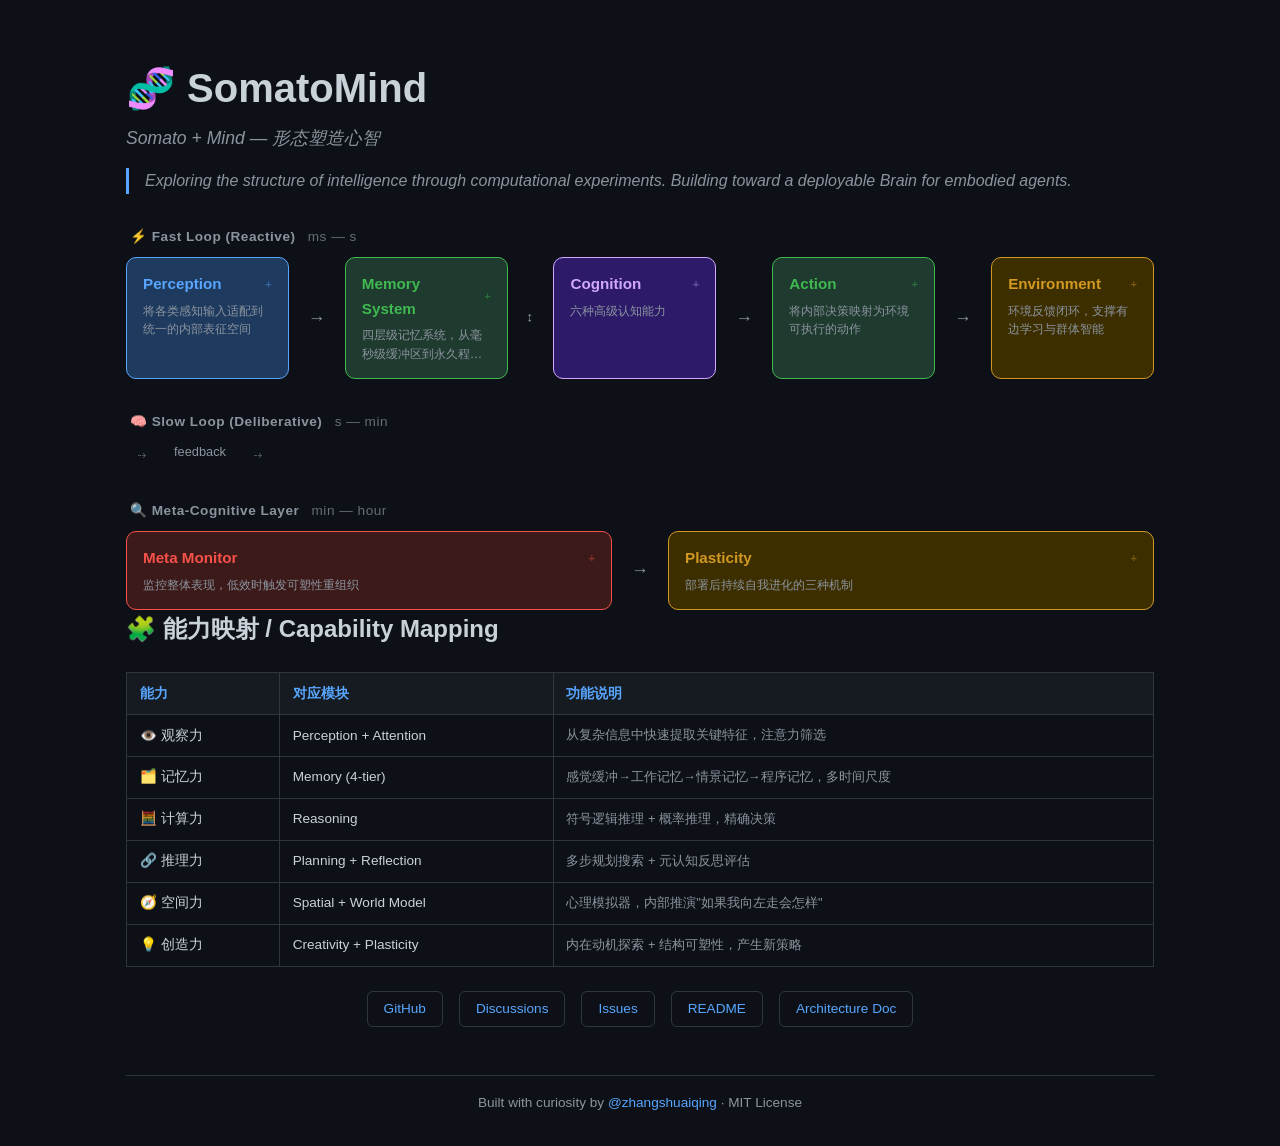
==== docs/index.html @ b229ee14 "docs: replace static SVG with interactive clickable architecture page Each module card (Perception, " ====
<!DOCTYPE html>
<html lang="zh-CN">
<head>
  <meta charset="UTF-8">
  <meta name="viewport" content="width=device-width, initial-scale=1.0">
  <title>SomatoMind — 认知架构</title>
  <style>
    * { margin: 0; padding: 0; box-sizing: border-box; }
    :root {
      --bg: #0d1117; --fg: #c9d1d9; --fg2: #8b949e;
      --accent: #58a6ff; --border: #30363d;
      --blue: #1f3a5f; --blue-border: #58a6ff;
      --green: #1f3a2f; --green-border: #3fb950;
      --purple: #2d1b69; --purple-border: #d2a8ff;
      --red: #3d1a1a; --red-border: #f85149;
      --orange: #3d2e00; --orange-border: #d29922;
      --card-radius: 10px;
      --transition: 0.25s ease;
    }
    body {
      font-family: -apple-system, BlinkMacSystemFont, 'Segoe UI', Helvetica, Arial, sans-serif;
      background: var(--bg); color: var(--fg); line-height: 1.6;
      max-width: 1060px; margin: 0 auto; padding: 2rem 1rem;
    }
    h1 { font-size: 2.5rem; margin: 1.5rem 0 0.25rem; display: flex; align-items: center; gap: 0.75rem; }
    .subtitle { font-size: 1.1rem; color: var(--fg2); }
    .tagline {
      font-style: italic; border-left: 3px solid var(--accent);
      padding-left: 1rem; margin: 1rem 0 2rem; color: var(--fg2);
    }
    a { color: var(--accent); text-decoration: none; }
    a:hover { text-decoration: underline; }
    .footer {
      margin-top: 3rem; padding-top: 1rem; border-top: 1px solid var(--border);
      font-size: 0.85rem; color: var(--fg2); text-align: center;
    }

    /* ── Zone labels ── */
    .zone-label {
      font-size: 0.85rem; color: var(--fg2); margin: 2rem 0 0.6rem 0.25rem;
      font-weight: 600; letter-spacing: 0.5px;
    }
    .zone-label .timescale { font-weight: 400; color: var(--fg2); opacity: 0.7; margin-left: 0.5rem; }

    /* ── Card grid ── */
    .card-grid {
      display: flex; flex-wrap: wrap; gap: 12px;
      align-items: stretch;
    }
    .card-grid.wide { flex-wrap: nowrap; }
    @media (max-width: 800px) { .card-grid.wide { flex-wrap: wrap; } }

    /* ── Flow arrows ── */
    .flow-arrow {
      display: flex; align-items: center; justify-content: center;
      min-width: 32px; color: var(--fg2); font-size: 1.1rem;
      user-select: none;
    }
    .flow-arrow.dashed { opacity: 0.5; font-size: 1rem; }
    .flow-arrow.bidir { font-size: 0.85rem; writing-mode: vertical-lr; min-width: 20px; }

    /* ── Card ── */
    .card {
      flex: 1; min-width: 140px;
      border: 1px solid var(--border); border-radius: var(--card-radius);
      padding: 0.9rem 1rem; cursor: pointer;
      transition: all var(--transition);
      position: relative;
    }
    .card:hover {
      transform: translateY(-2px);
      box-shadow: 0 4px 16px rgba(0,0,0,0.4);
    }
    .card:active { transform: translateY(0); }
    .card h3 { font-size: 0.95rem; margin-bottom: 0.3rem; display: flex; align-items: center; gap: 0.4rem; }
    .card h3 .expand-icon { font-size: 0.7rem; opacity: 0.4; margin-left: auto; }
    .card .summary {
      font-size: 0.78rem; color: var(--fg2); line-height: 1.5;
      display: -webkit-box; -webkit-line-clamp: 2; -webkit-box-orient: vertical; overflow: hidden;
    }
    .card .detail {
      display: none; margin-top: 0.6rem; padding-top: 0.6rem;
      border-top: 1px solid var(--border); font-size: 0.8rem;
    }
    .card .detail ul { list-style: none; padding: 0; }
    .card .detail li {
      padding: 0.3rem 0; border-bottom: 1px solid rgba(255,255,255,0.04);
      display: flex; justify-content: space-between; gap: 0.5rem;
    }
    .card .detail li:last-child { border-bottom: none; }
    .card .detail li .item-name { color: var(--fg); font-weight: 500; }
    .card .detail li .item-desc { color: var(--fg2); text-align: right; font-size: 0.75rem; }

    .card.open { cursor: default; }
    .card.open .expand-icon { transform: rotate(45deg); }
    .card.open .detail { display: block; }

    /* Color themes */
    .card.blue    { background: var(--blue);    border-color: var(--blue-border); }
    .card.green   { background: var(--green);   border-color: var(--green-border); }
    .card.purple  { background: var(--purple);  border-color: var(--purple-border); }
    .card.red     { background: var(--red);     border-color: var(--red-border); }
    .card.orange  { background: var(--orange);  border-color: var(--orange-border); }
    .card.blue h3    { color: var(--blue-border); }
    .card.green h3   { color: var(--green-border); }
    .card.purple h3  { color: var(--purple-border); }
    .card.red h3     { color: var(--red-border); }
    .card.orange h3  { color: var(--orange-border); }
    .card.blue .detail li .item-name    { color: #79c0ff; }
    .card.green .detail li .item-name   { color: #7ee787; }
    .card.purple .detail li .item-name  { color: #d2a8ff; }
    .card.red .detail li .item-name     { color: #ff7b72; }
    .card.orange .detail li .item-name  { color: #d29922; }

    /* ── Capability table ── */
    .cap-table {
      width: 100%; border-collapse: collapse; font-size: 0.85rem;
      margin-top: 1.5rem;
    }
    .cap-table th, .cap-table td {
      padding: 0.6rem 0.8rem; border: 1px solid var(--border);
      text-align: left;
    }
    .cap-table th { background: #161b22; color: var(--accent); font-weight: 600; }
    .cap-table td:first-child { font-weight: 500; color: var(--fg); }
    .cap-table td:last-child { color: var(--fg2); font-size: 0.8rem; }
    .cap-table tr:hover td { background: rgba(255,255,255,0.03); }

    /* ── Links row ── */
    .links {
      display: flex; flex-wrap: wrap; gap: 1rem; justify-content: center;
      margin-top: 1.5rem;
    }
    .links a {
      padding: 0.4rem 1rem; border: 1px solid var(--border); border-radius: 6px;
      font-size: 0.85rem; transition: border-color var(--transition);
    }
    .links a:hover { border-color: var(--accent); text-decoration: none; }
  </style>
</head>
<body>

<h1>🧬 SomatoMind</h1>
<p class="subtitle"><em>Somato + Mind — 形态塑造心智</em></p>
<p class="tagline">Exploring the structure of intelligence through computational experiments. Building toward a deployable Brain for embodied agents.</p>

<!-- ═══════════════════ Fast Loop ═══════════════════ -->
<div class="zone-label">⚡ Fast Loop (Reactive) <span class="timescale">ms — s</span></div>
<div class="card-grid wide" id="fast-loop"></div>

<!-- ═══════════════════ Slow Loop ═══════════════════ -->
<div class="zone-label">🧠 Slow Loop (Deliberative) <span class="timescale">s — min</span></div>
<div class="card-grid wide" id="slow-loop"></div>

<!-- ═══════════════════ Meta Layer ═══════════════════ -->
<div class="zone-label">🔍 Meta-Cognitive Layer <span class="timescale">min — hour</span></div>
<div class="card-grid" id="meta-layer"></div>

<!-- ═══════════════════ Capability Mapping ═══════════════════ -->
<div class="section">
  <h2>🧩 能力映射 / Capability Mapping</h2>
  <table class="cap-table">
    <thead>
      <tr><th>能力</th><th>对应模块</th><th>功能说明</th></tr>
    </thead>
    <tbody>
      <tr><td>👁️ 观察力</td><td>Perception + Attention</td><td>从复杂信息中快速提取关键特征，注意力筛选</td></tr>
      <tr><td>🗂️ 记忆力</td><td>Memory (4-tier)</td><td>感觉缓冲→工作记忆→情景记忆→程序记忆，多时间尺度</td></tr>
      <tr><td>🧮 计算力</td><td>Reasoning</td><td>符号逻辑推理 + 概率推理，精确决策</td></tr>
      <tr><td>🔗 推理力</td><td>Planning + Reflection</td><td>多步规划搜索 + 元认知反思评估</td></tr>
      <tr><td>🧭 空间力</td><td>Spatial + World Model</td><td>心理模拟器，内部推演"如果我向左走会怎样"</td></tr>
      <tr><td>💡 创造力</td><td>Creativity + Plasticity</td><td>内在动机探索 + 结构可塑性，产生新策略</td></tr>
    </tbody>
  </table>
</div>

<!-- ═══════════════════ Links ═══════════════════ -->
<div class="links">
  <a href="https://github.com/zhangshuaiqing/SomatoMind">GitHub</a>
  <a href="https://github.com/zhangshuaiqing/SomatoMind/discussions">Discussions</a>
  <a href="https://github.com/zhangshuaiqing/SomatoMind/issues">Issues</a>
  <a href="https://github.com/zhangshuaiqing/SomatoMind/blob/main/README.md">README</a>
  <a href="https://github.com/zhangshuaiqing/SomatoMind/blob/main/docs/architecture.md">Architecture Doc</a>
</div>

<div class="footer">
  Built with curiosity by <a href="https://github.com/zhangshuaiqing">@zhangshuaiqing</a> &middot; MIT License
</div>

<script>
// ── Data ──────────────────────────────────────────
const MODULES = {
  perception: {
    title: 'Perception', color: 'blue',
    summary: '将各类感知输入适配到统一的内部表征空间',
    items: [
      ['Adapter', '将任意环境观测（GridWorld / ROS2 / 相机）归一化为内部 dict'],
      ['Attention', '自底向上 + 自顶向下注意力，筛选关键特征'],
      ['World Model', '前向预测模型："如果我向左走，会看到什么？"'],
    ]
  },
  memory: {
    title: 'Memory System', color: 'green',
    summary: '四层级记忆系统，从毫秒级缓冲区到永久程序记忆',
    items: [
      ['Sensory Buffer', '毫秒级，保留原始感知数据'],
      ['Working Memory', '秒级，结构化任务上下文（目标、怀疑、计划栈）'],
      ['Episodic Memory', '分钟级，存储完整轨迹（观测→动作→结果→反思标签）'],
      ['Procedural Memory', '永久级，编码为网络权重或子策略的技能库'],
    ]
  },
  cognition: {
    title: 'Cognition', color: 'purple',
    summary: '六种高级认知能力',
    items: [
      ['Reasoning', '符号推理（规则演绎）+ 概率推理（贝叶斯不确定性处理）'],
      ['Planning', '多步搜索 + 目标分解 + 重规划'],
      ['Reflection', '元认知：回顾轨迹 → 自我评价 → 策略调整（Reflexion）'],
      ['Spatial', '空间推理（自我中心+地图视角）+ 心理模拟器'],
      ['Creativity', '内在动机驱动的探索 + 反事实思考'],
      ['Policy', '从当前状态到动作的映射（快回路的主干）'],
    ]
  },
  action: {
    title: 'Action', color: 'green',
    summary: '将内部决策映射为环境可执行的动作',
    items: [
      ['Policy Bridge', '抽象决策到具体动作序列的映射'],
      ['Motor Control', 'ROS2 / Gazebo / 实物机器人接口'],
      ['Feedback Loop', '动作执行结果 → 感知层（形成闭环）'],
    ]
  },
  environment: {
    title: 'Environment', color: 'orange',
    summary: '环境反馈闭环，支撑有边学习与群体智能',
    items: [
      ['GridWorld', 'Phase 1 实验床：full / local / fog_of_war 观测'],
      ['Dynamic Obstacles', 'Phase 1 Feature 3：环境时变'],
      ['Multi-agent', 'Phase 3：Stigmergy / Neural Bridge 群体实验'],
      ['ROS2 + Gazebo', 'Phase 3：连续控制仿真 + 实物过渡'],
    ]
  },
  plasticity: {
    title: 'Plasticity', color: 'orange',
    summary: '部署后持续自我进化的三种机制',
    items: [
      ['EWC', 'Elastic Weight Consolidation：保护重要权重不遗忘'],
      ['Hebbian', '局部学习规则："fire together, wire together"'],
      ['Structural', '动态增删神经元或连接，对应生物的结构可塑性'],
    ]
  },
  meta: {
    title: 'Meta Monitor', color: 'red',
    summary: '监控整体表现，低效时触发可塑性重组织',
    items: [
      ['Performance Monitor', '跟踪成功率、步数等指标'],
      ['Trigger', '表现低于阈值时，激活 Plasticity 模块'],
      ['Self-Evaluation', '评估反思质量：反思是否真正改变了行为？'],
    ]
  },
};

// ── Build Cards ───────────────────────────────────
function cardHTML(id, m) {
  const itemsHTML = m.items.map(([name, desc]) =>
    `<li><span class="item-name">${name}</span><span class="item-desc">${desc}</span></li>`
  ).join('');
  return `
    <div class="card ${m.color}" data-module="${id}" onclick="toggleCard(this)">
      <h3>${m.title} <span class="expand-icon">+</span></h3>
      <div class="summary">${m.summary}</div>
      <div class="detail"><ul>${itemsHTML}</ul></div>
    </div>
  `;
}

function flowArrow(dir) {
  const arrows = {
    right: '→', right_dashed: '⇢', bidir: '↔', down: '↓',
  };
  const cls = dir === 'bidir' ? 'flow-arrow bidir' : 'flow-arrow' + (dir.includes('dashed') ? ' dashed' : '');
  return `<div class="${cls}">${arrows[dir] || '→'}</div>`;
}

// Fast loop: Perception → [Memory] → [Cognition] → Action → Environment
const fastLoop = document.getElementById('fast-loop');
fastLoop.innerHTML =
  cardHTML('perception', MODULES.perception) +
  flowArrow('right') +
  cardHTML('memory', MODULES.memory) +
  flowArrow('bidir') +
  cardHTML('cognition', MODULES.cognition) +
  flowArrow('right') +
  cardHTML('action', MODULES.action) +
  flowArrow('right') +
  cardHTML('environment', MODULES.environment);

// Slow loop: Environment feedback
const slowLoop = document.getElementById('slow-loop');
slowLoop.innerHTML =
  flowArrow('right_dashed') +
  `<div style="flex:0; font-size:0.8rem; color:var(--fg2); padding:0 0.25rem;">feedback</div>` +
  flowArrow('right_dashed');

// Meta layer: Meta Monitor → Plasticity
const metaLayer = document.getElementById('meta-layer');
metaLayer.innerHTML =
  cardHTML('meta', MODULES.meta) +
  flowArrow('right') +
  cardHTML('plasticity', MODULES.plasticity);

// ── Toggle ────────────────────────────────────────
function toggleCard(el) {
  const isOpen = el.classList.toggle('open');
  // close others in same row
  const siblings = el.parentElement.querySelectorAll('.card.open');
  siblings.forEach(c => { if (c !== el) c.classList.remove('open'); });
}

// ── Add zone outlines ─────────────────────────────
document.addEventListener('DOMContentLoaded', () => {
  // Nothing special needed — the zone labels and card-grids naturally separate
});
</script>
</body>
</html>
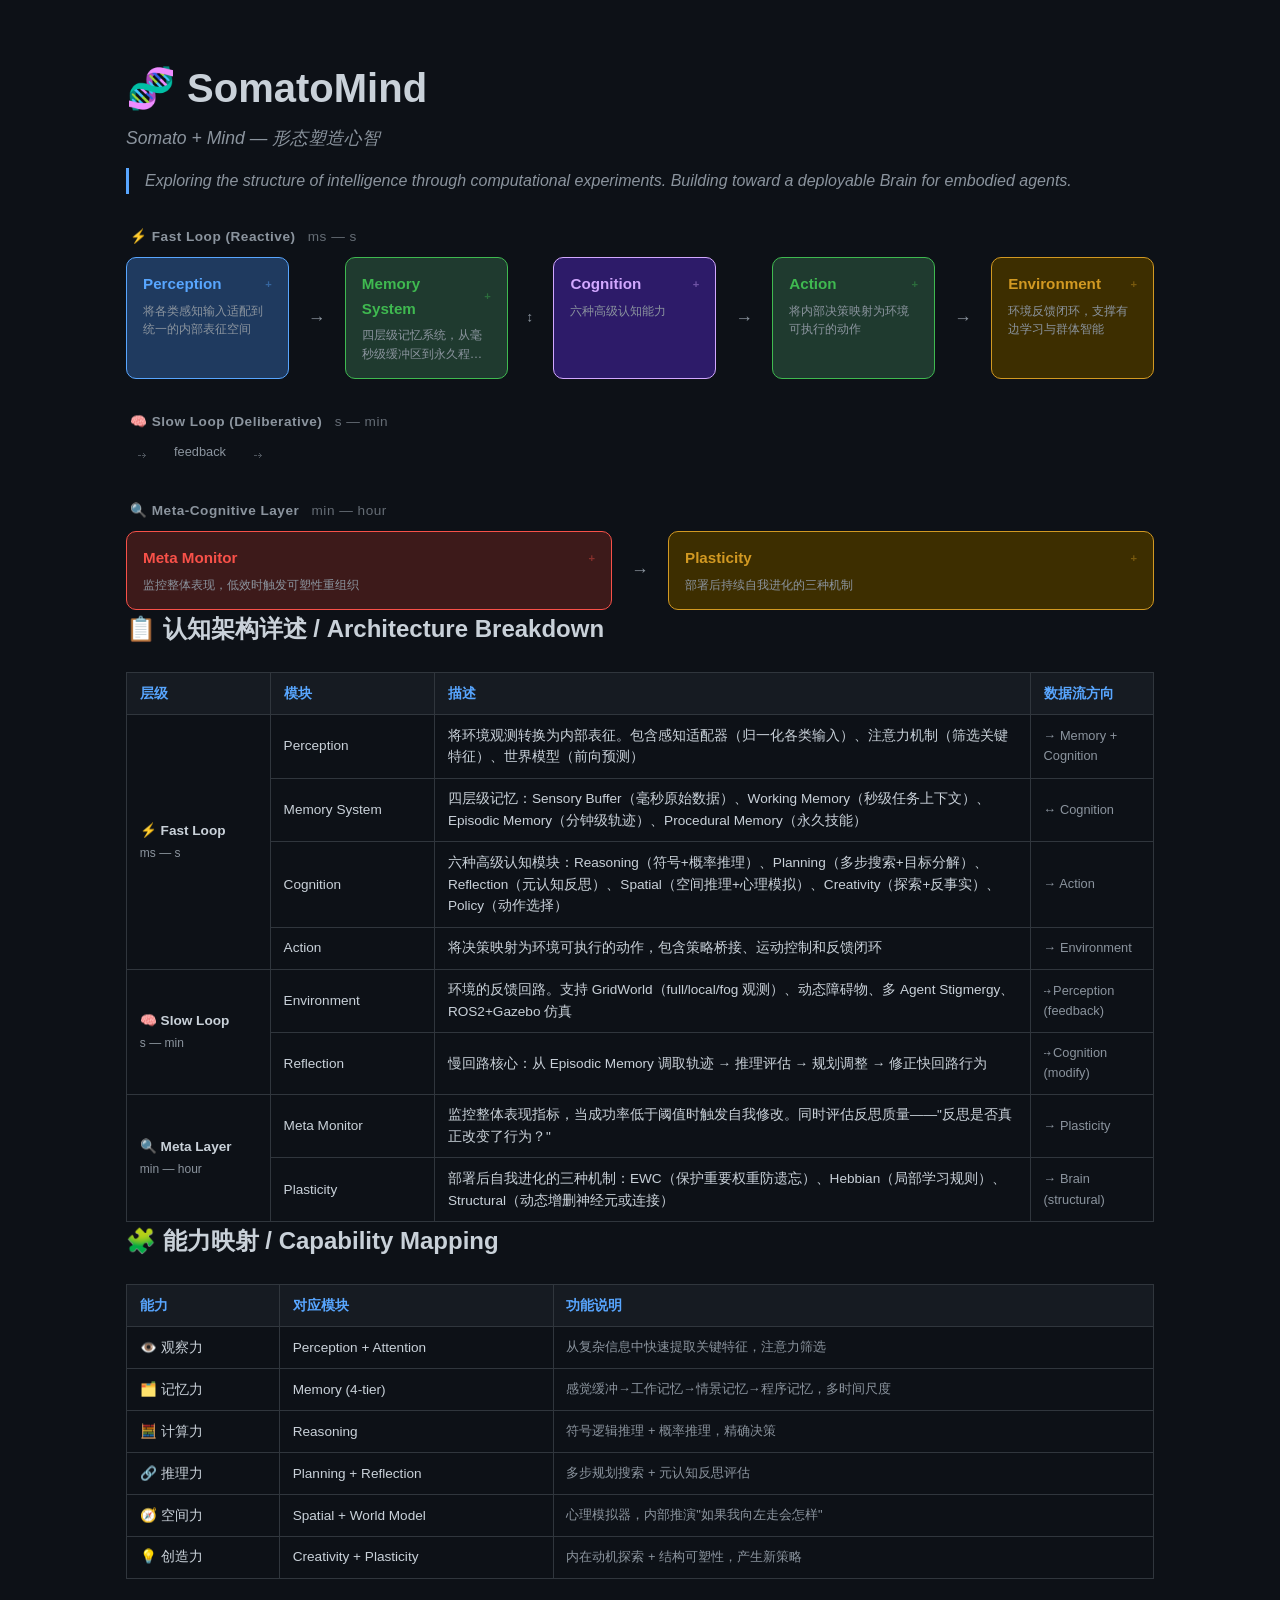
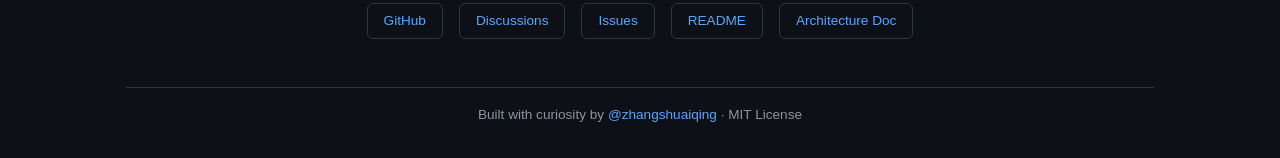
==== commit f32eb627: "docs: independent card toggle + architecture breakdown table - Fix: each card toggles independently " ====
--- a/docs/index.html
+++ b/docs/index.html
@@ -154,7 +154,30 @@
 
 <!-- ═══════════════════ Meta Layer ═══════════════════ -->
 <div class="zone-label">🔍 Meta-Cognitive Layer <span class="timescale">min — hour</span></div>
-<div class="card-grid" id="meta-layer"></div>
+<div class="card-grid wide" id="meta-layer"></div>
+
+<!-- ═══════════════════ Architecture Table ═══════════════════ -->
+<div class="section">
+  <h2>📋 认知架构详述 / Architecture Breakdown</h2>
+  <table class="cap-table">
+    <thead>
+      <tr><th style="width:14%">层级</th><th style="width:16%">模块</th><th>描述</th><th style="width:12%">数据流方向</th></tr>
+    </thead>
+    <tbody>
+      <tr><td rowspan="4"><strong>⚡ Fast Loop</strong><br><span style="font-size:0.75rem;color:var(--fg2)">ms — s</span></td>
+          <td>Perception</td><td>将环境观测转换为内部表征。包含感知适配器（归一化各类输入）、注意力机制（筛选关键特征）、世界模型（前向预测）</td><td>→ Memory + Cognition</td></tr>
+      <tr><td>Memory System</td><td>四层级记忆：Sensory Buffer（毫秒原始数据）、Working Memory（秒级任务上下文）、Episodic Memory（分钟级轨迹）、Procedural Memory（永久技能）</td><td>↔ Cognition</td></tr>
+      <tr><td>Cognition</td><td>六种高级认知模块：Reasoning（符号+概率推理）、Planning（多步搜索+目标分解）、Reflection（元认知反思）、Spatial（空间推理+心理模拟）、Creativity（探索+反事实）、Policy（动作选择）</td><td>→ Action</td></tr>
+      <tr><td>Action</td><td>将决策映射为环境可执行的动作，包含策略桥接、运动控制和反馈闭环</td><td>→ Environment</td></tr>
+      <tr><td rowspan="2"><strong>🧠 Slow Loop</strong><br><span style="font-size:0.75rem;color:var(--fg2)">s — min</span></td>
+          <td>Environment</td><td>环境的反馈回路。支持 GridWorld（full/local/fog 观测）、动态障碍物、多 Agent Stigmergy、ROS2+Gazebo 仿真</td><td>⇢ Perception (feedback)</td></tr>
+      <tr><td>Reflection</td><td>慢回路核心：从 Episodic Memory 调取轨迹 → 推理评估 → 规划调整 → 修正快回路行为</td><td>⇢ Cognition (modify)</td></tr>
+      <tr><td rowspan="2"><strong>🔍 Meta Layer</strong><br><span style="font-size:0.75rem;color:var(--fg2)">min — hour</span></td>
+          <td>Meta Monitor</td><td>监控整体表现指标，当成功率低于阈值时触发自我修改。同时评估反思质量——"反思是否真正改变了行为？"</td><td>→ Plasticity</td></tr>
+      <tr><td>Plasticity</td><td>部署后自我进化的三种机制：EWC（保护重要权重防遗忘）、Hebbian（局部学习规则）、Structural（动态增删神经元或连接）</td><td>→ Brain (structural)</td></tr>
+    </tbody>
+  </table>
+</div>
 
 <!-- ═══════════════════ Capability Mapping ═══════════════════ -->
 <div class="section">
@@ -311,10 +334,7 @@
 
 // ── Toggle ────────────────────────────────────────
 function toggleCard(el) {
-  const isOpen = el.classList.toggle('open');
-  // close others in same row
-  const siblings = el.parentElement.querySelectorAll('.card.open');
-  siblings.forEach(c => { if (c !== el) c.classList.remove('open'); });
+  el.classList.toggle('open');
 }
 
 // ── Add zone outlines ─────────────────────────────
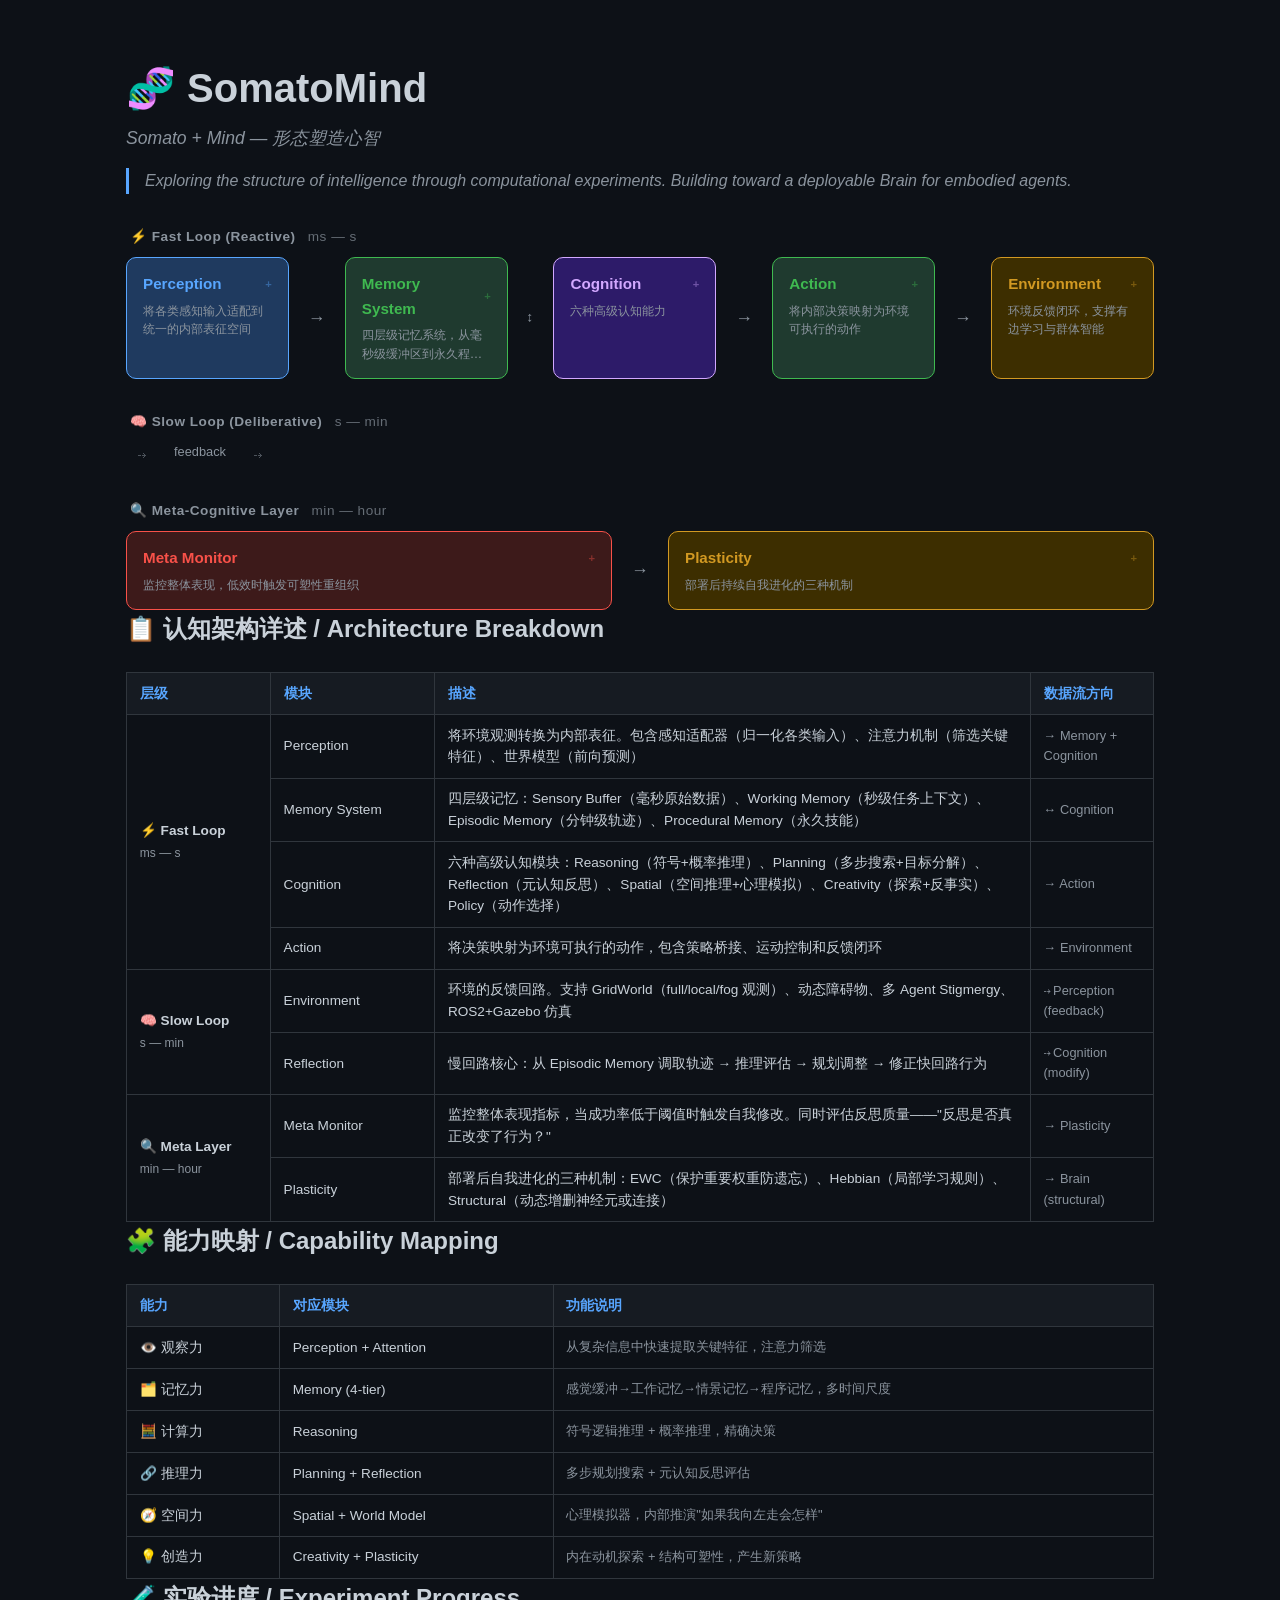
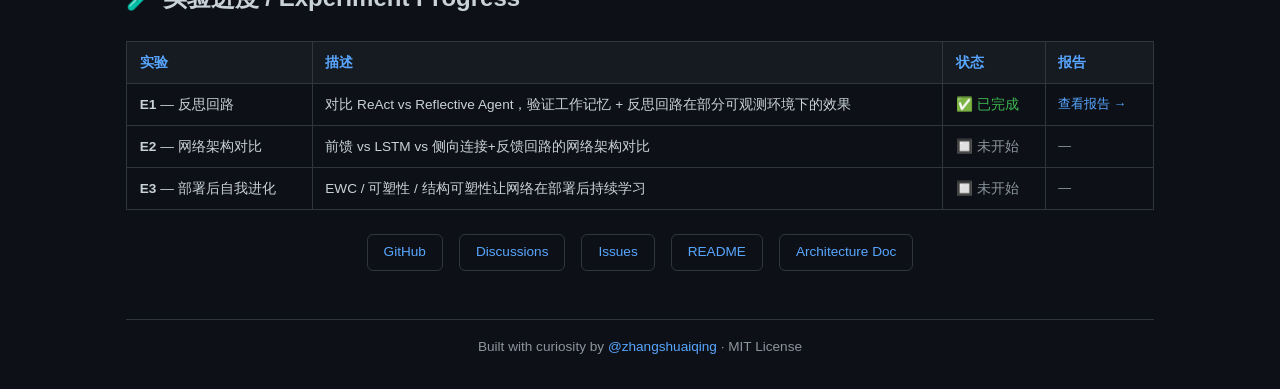
==== commit 5823eb2f: "feat(e1): implement reflection loop experiment + docs - experiments/e1_reflection/run.py: full exper" ====
--- a/docs/index.html
+++ b/docs/index.html
@@ -197,7 +197,37 @@
   </table>
 </div>
 
-<!-- ═══════════════════ Links ═══════════════════ -->
+<!-- ═══════════════════ Experiment Progress ═══════════════════ -->
+<div class="section">
+  <h2>🧪 实验进度 / Experiment Progress</h2>
+  <table class="cap-table">
+    <thead>
+      <tr><th>实验</th><th>描述</th><th>状态</th><th>报告</th></tr>
+    </thead>
+    <tbody>
+      <tr>
+        <td><strong>E1</strong> — 反思回路</td>
+        <td>对比 ReAct vs Reflective Agent，验证工作记忆 + 反思回路在部分可观测环境下的效果</td>
+        <td><span style="color:#3fb950;">✅ 已完成</span></td>
+        <td><a href="https://github.com/zhangshuaiqing/SomatoMind/blob/main/experiments/e1_reflection/README.md" target="_blank">查看报告 →</a></td>
+      </tr>
+      <tr>
+        <td><strong>E2</strong> — 网络架构对比</td>
+        <td>前馈 vs LSTM vs 侧向连接+反馈回路的网络架构对比</td>
+        <td><span style="color:#8b949e;">🔲 未开始</span></td>
+        <td>—</td>
+      </tr>
+      <tr>
+        <td><strong>E3</strong> — 部署后自我进化</td>
+        <td>EWC / 可塑性 / 结构可塑性让网络在部署后持续学习</td>
+        <td><span style="color:#8b949e;">🔲 未开始</span></td>
+        <td>—</td>
+      </tr>
+    </tbody>
+  </table>
+</div>
+
+<!-- ═══════════════════ Capability Mapping ═══════════════════ -->
 <div class="links">
   <a href="https://github.com/zhangshuaiqing/SomatoMind">GitHub</a>
   <a href="https://github.com/zhangshuaiqing/SomatoMind/discussions">Discussions</a>
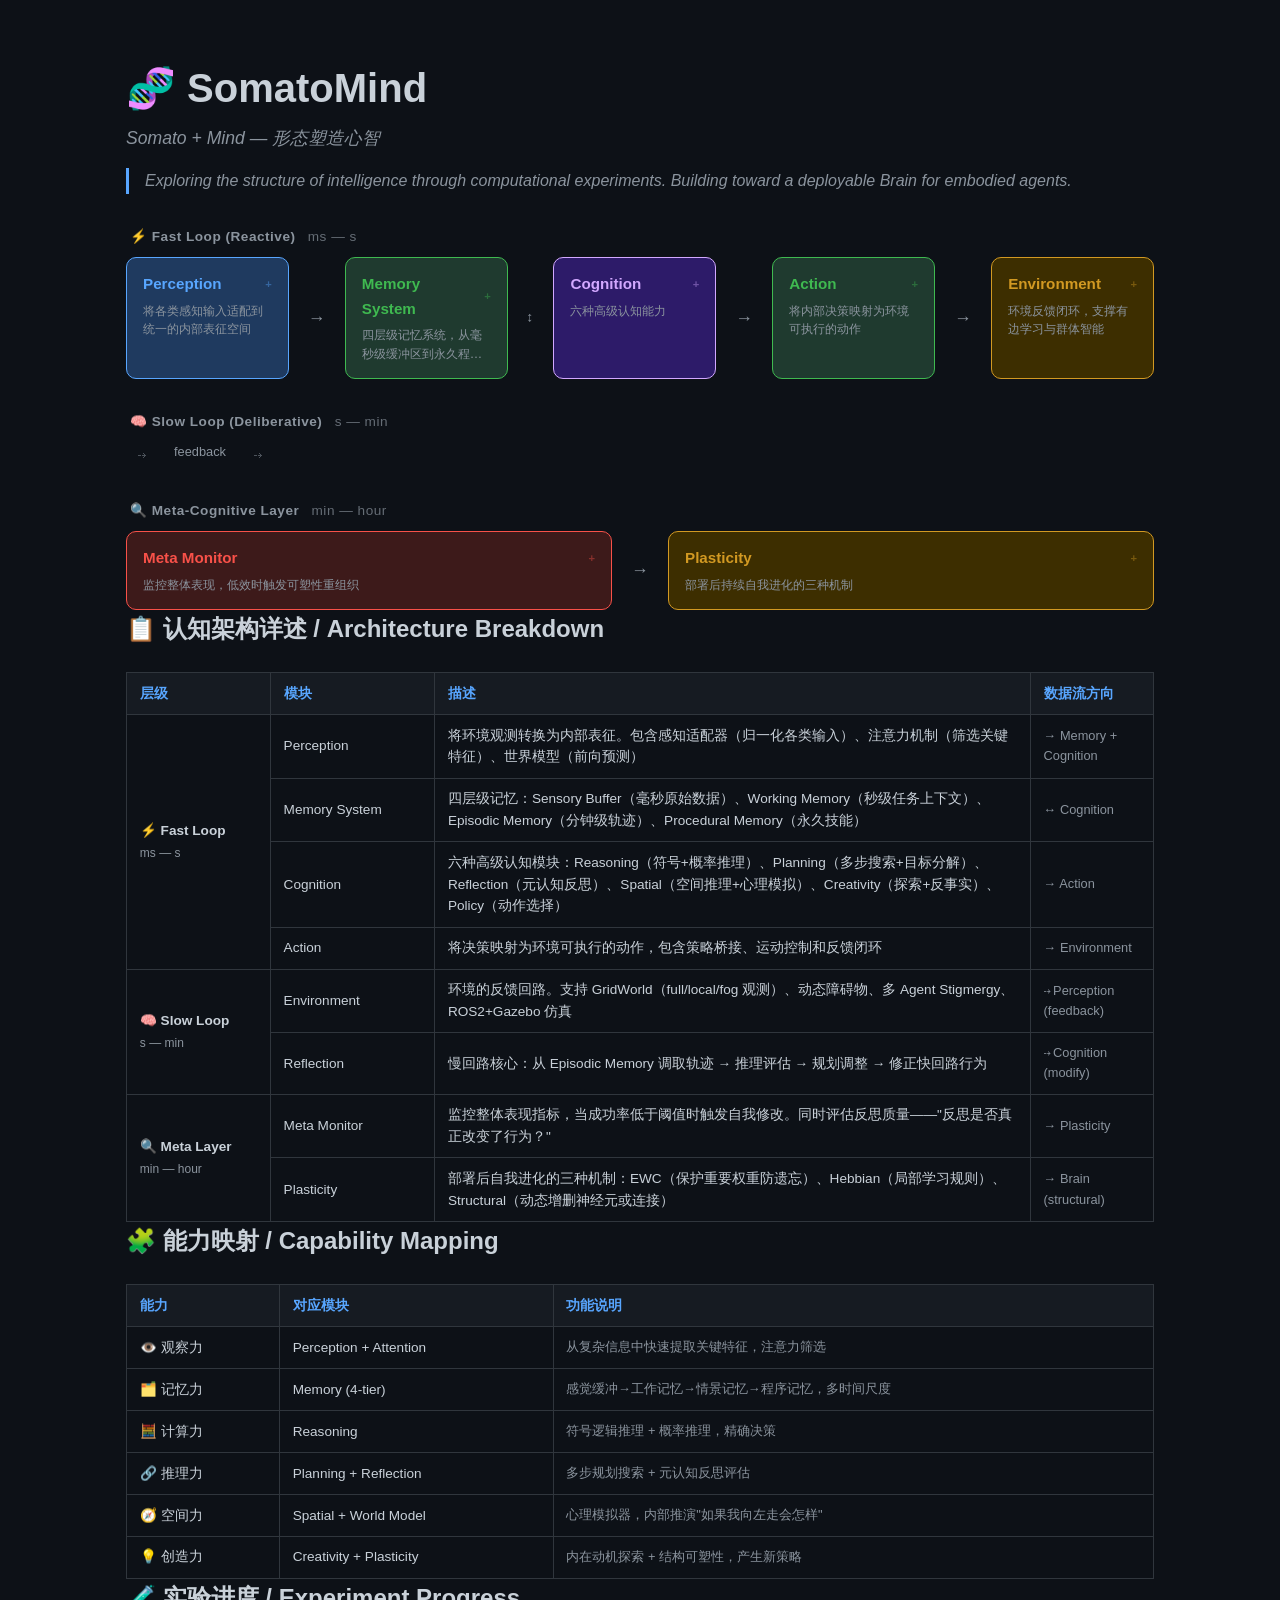
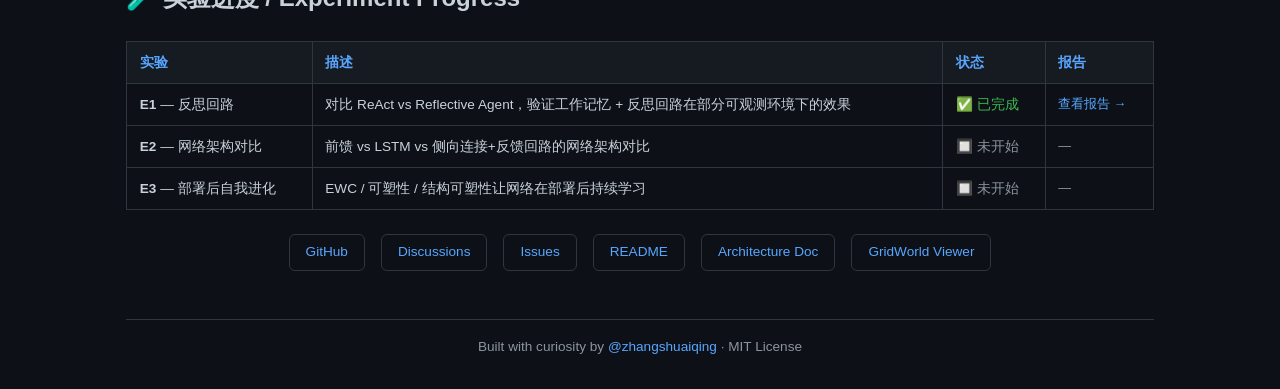
==== commit ac3e7bac: "refactor: replace submodule with built-in GridWorld + HTML viewer - env/gridworld.py: self-contained" ====
--- a/docs/index.html
+++ b/docs/index.html
@@ -234,6 +234,7 @@
   <a href="https://github.com/zhangshuaiqing/SomatoMind/issues">Issues</a>
   <a href="https://github.com/zhangshuaiqing/SomatoMind/blob/main/README.md">README</a>
   <a href="https://github.com/zhangshuaiqing/SomatoMind/blob/main/docs/architecture.md">Architecture Doc</a>
+  <a href="gridworld_viewer.html">GridWorld Viewer</a>
 </div>
 
 <div class="footer">
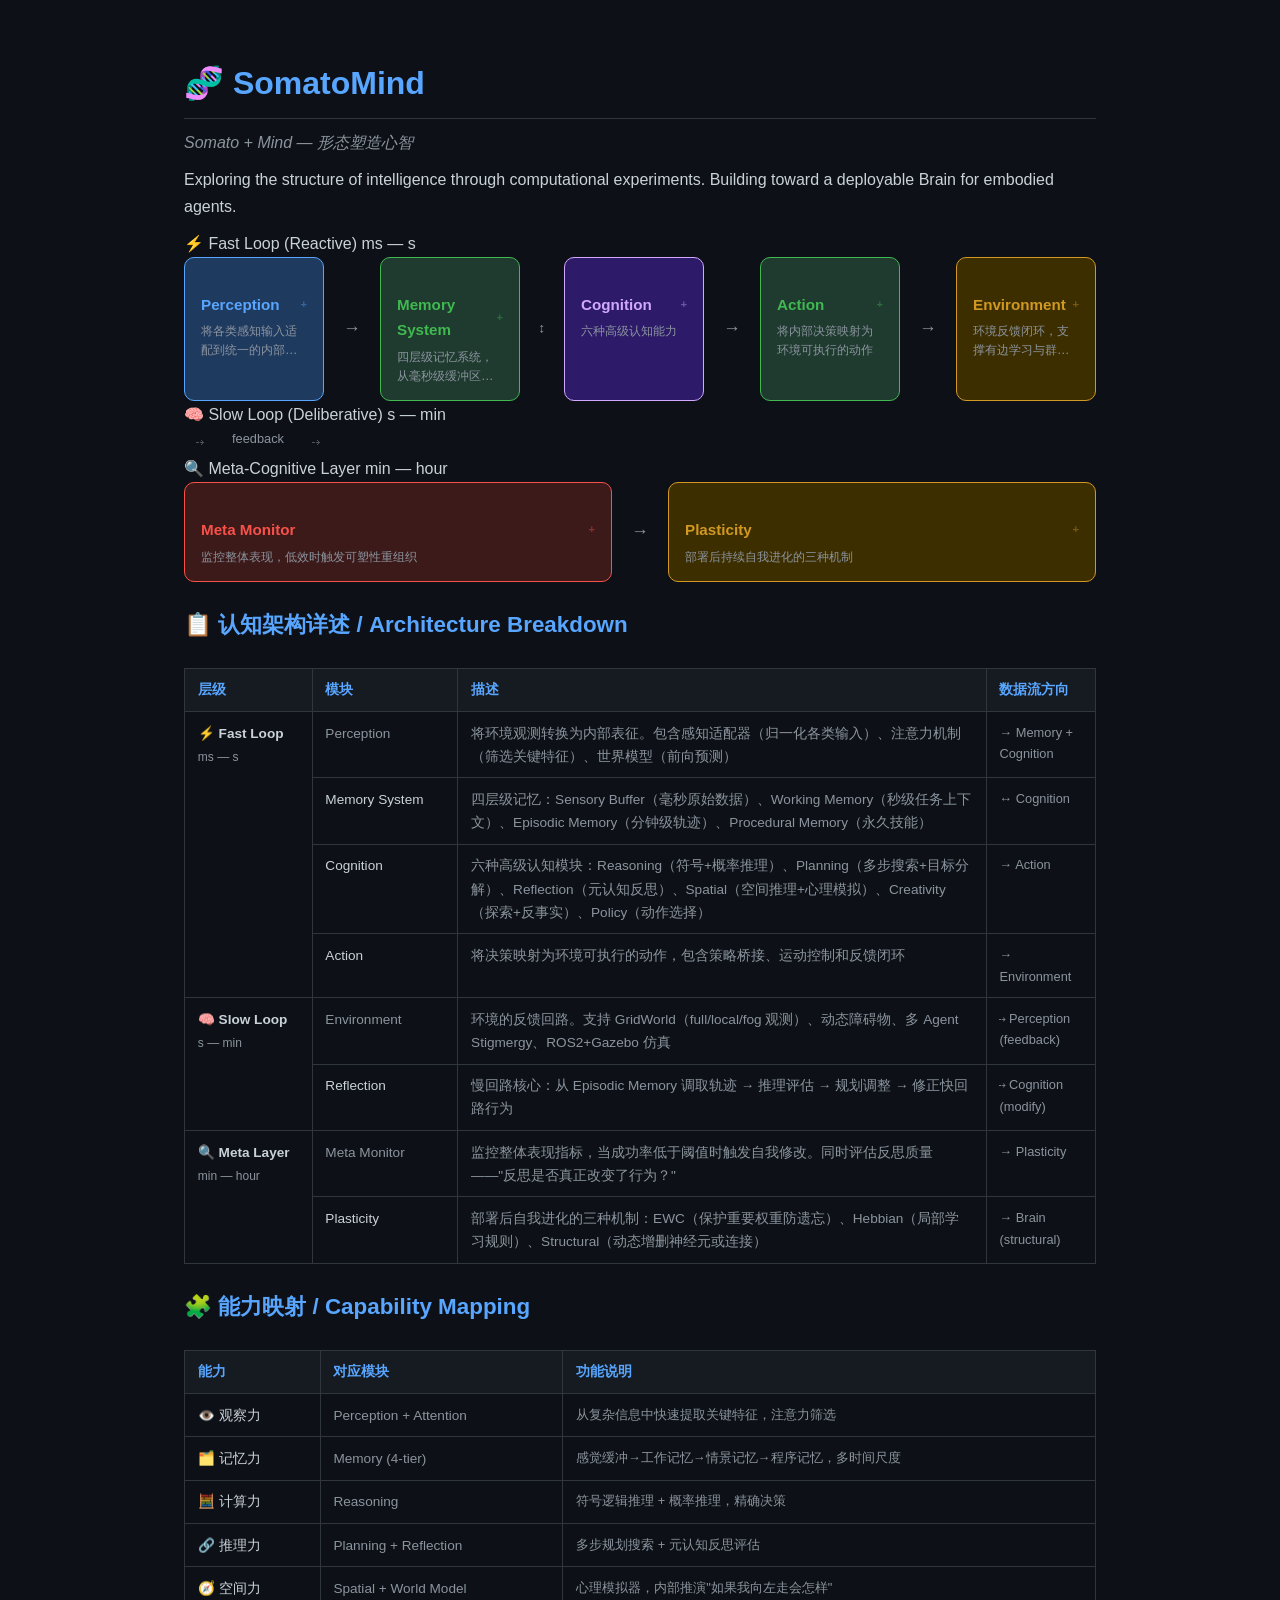
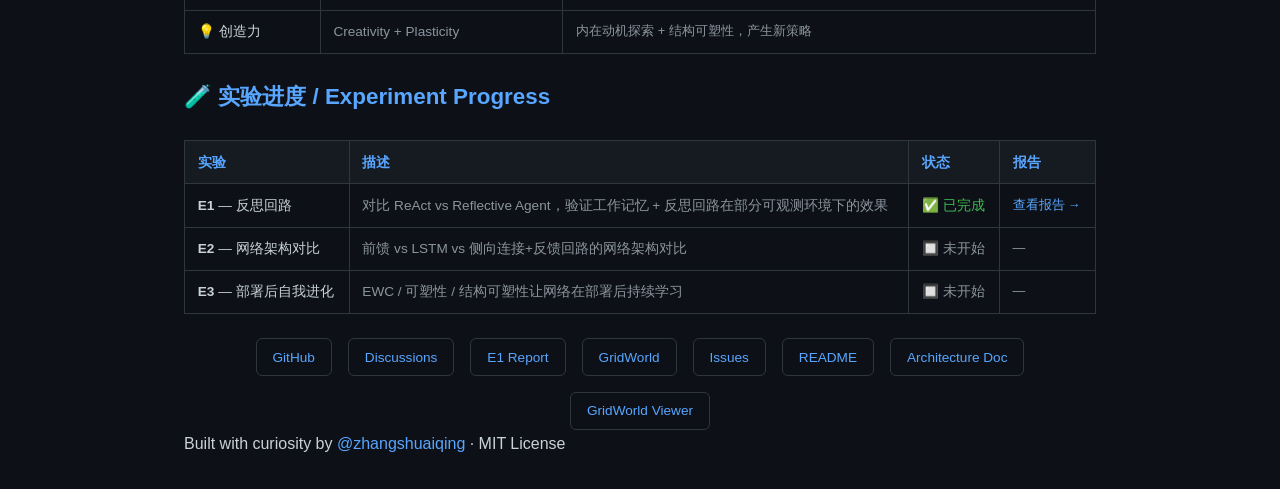
==== commit 42de9e89: "docs: shared CSS theme for all pages + E1 HTML report - docs/assets/style.css: shared dark-mode styl" ====
--- a/docs/index.html
+++ b/docs/index.html
@@ -4,45 +4,9 @@
   <meta charset="UTF-8">
   <meta name="viewport" content="width=device-width, initial-scale=1.0">
   <title>SomatoMind — 认知架构</title>
+  <link rel="stylesheet" href="assets/style.css">
   <style>
-    * { margin: 0; padding: 0; box-sizing: border-box; }
-    :root {
-      --bg: #0d1117; --fg: #c9d1d9; --fg2: #8b949e;
-      --accent: #58a6ff; --border: #30363d;
-      --blue: #1f3a5f; --blue-border: #58a6ff;
-      --green: #1f3a2f; --green-border: #3fb950;
-      --purple: #2d1b69; --purple-border: #d2a8ff;
-      --red: #3d1a1a; --red-border: #f85149;
-      --orange: #3d2e00; --orange-border: #d29922;
-      --card-radius: 10px;
-      --transition: 0.25s ease;
-    }
-    body {
-      font-family: -apple-system, BlinkMacSystemFont, 'Segoe UI', Helvetica, Arial, sans-serif;
-      background: var(--bg); color: var(--fg); line-height: 1.6;
-      max-width: 1060px; margin: 0 auto; padding: 2rem 1rem;
-    }
-    h1 { font-size: 2.5rem; margin: 1.5rem 0 0.25rem; display: flex; align-items: center; gap: 0.75rem; }
-    .subtitle { font-size: 1.1rem; color: var(--fg2); }
-    .tagline {
-      font-style: italic; border-left: 3px solid var(--accent);
-      padding-left: 1rem; margin: 1rem 0 2rem; color: var(--fg2);
-    }
-    a { color: var(--accent); text-decoration: none; }
-    a:hover { text-decoration: underline; }
-    .footer {
-      margin-top: 3rem; padding-top: 1rem; border-top: 1px solid var(--border);
-      font-size: 0.85rem; color: var(--fg2); text-align: center;
-    }
-
-    /* ── Zone labels ── */
-    .zone-label {
-      font-size: 0.85rem; color: var(--fg2); margin: 2rem 0 0.6rem 0.25rem;
-      font-weight: 600; letter-spacing: 0.5px;
-    }
-    .zone-label .timescale { font-weight: 400; color: var(--fg2); opacity: 0.7; margin-left: 0.5rem; }
-
-    /* ── Card grid ── */
+    /* SomatoMind-specific overrides */
     .card-grid {
       display: flex; flex-wrap: wrap; gap: 12px;
       align-items: stretch;
@@ -209,7 +173,7 @@
         <td><strong>E1</strong> — 反思回路</td>
         <td>对比 ReAct vs Reflective Agent，验证工作记忆 + 反思回路在部分可观测环境下的效果</td>
         <td><span style="color:#3fb950;">✅ 已完成</span></td>
-        <td><a href="https://github.com/zhangshuaiqing/SomatoMind/blob/main/experiments/e1_reflection/README.md" target="_blank">查看报告 →</a></td>
+        <td><a href="experiments/e1_reflection.html" target="_blank">查看报告 →</a></td>
       </tr>
       <tr>
         <td><strong>E2</strong> — 网络架构对比</td>
@@ -231,6 +195,8 @@
 <div class="links">
   <a href="https://github.com/zhangshuaiqing/SomatoMind">GitHub</a>
   <a href="https://github.com/zhangshuaiqing/SomatoMind/discussions">Discussions</a>
+  <a href="experiments/e1_reflection.html">E1 Report</a>
+  <a href="gridworld_viewer.html">GridWorld</a>
   <a href="https://github.com/zhangshuaiqing/SomatoMind/issues">Issues</a>
   <a href="https://github.com/zhangshuaiqing/SomatoMind/blob/main/README.md">README</a>
   <a href="https://github.com/zhangshuaiqing/SomatoMind/blob/main/docs/architecture.md">Architecture Doc</a>
--- a/docs/assets/style.css
+++ b/docs/assets/style.css
@@ -0,0 +1,104 @@
+/* SomatoMind Shared Styles — used by all pages */
+:root {
+  --bg: #0d1117; --fg: #c9d1d9; --fg2: #8b949e;
+  --accent: #58a6ff; --border: #30363d;
+  --blue: #1f3a5f; --blue-border: #58a6ff;
+  --green: #1f3a2f; --green-border: #3fb950;
+  --purple: #2d1b69; --purple-border: #d2a8ff;
+  --red: #3d1a1a; --red-border: #f85149;
+  --orange: #3d2e00; --orange-border: #d29922;
+  --card-radius: 10px;
+  --transition: 0.25s ease;
+}
+
+* { margin: 0; padding: 0; box-sizing: border-box; }
+
+body {
+  font-family: -apple-system, BlinkMacSystemFont, 'Segoe UI', Helvetica, Arial, sans-serif;
+  background: var(--bg); color: var(--fg); line-height: 1.7;
+  max-width: 960px; margin: 0 auto; padding: 2rem 1.5rem;
+}
+
+/* ── Typography ── */
+h1 { font-size: 2rem; color: var(--accent); margin: 1.5rem 0 0.5rem; border-bottom: 1px solid var(--border); padding-bottom: 0.5rem; }
+h2 { font-size: 1.4rem; color: var(--accent); margin: 1.5rem 0 0.75rem; }
+h3 { font-size: 1.1rem; color: var(--fg); margin: 1.2rem 0 0.5rem; }
+h4 { font-size: 1rem; color: var(--fg); margin: 1rem 0 0.4rem; }
+
+p { margin: 0.6rem 0; color: var(--fg); }
+strong { color: var(--fg); font-weight: 600; }
+em { color: var(--fg2); }
+
+a { color: var(--accent); text-decoration: none; }
+a:hover { text-decoration: underline; }
+
+/* ── Code ── */
+code {
+  background: #161b22; border: 1px solid var(--border); border-radius: 4px;
+  padding: 0.15rem 0.4rem; font-size: 0.85em; color: #79c0ff;
+}
+pre {
+  background: #161b22; border: 1px solid var(--border); border-radius: 8px;
+  padding: 1rem; overflow-x: auto; margin: 1rem 0;
+}
+pre code {
+  background: none; border: none; padding: 0; font-size: 0.82rem;
+  color: var(--fg); line-height: 1.5;
+}
+
+/* ── Tables ── */
+table {
+  width: 100%; border-collapse: collapse; margin: 1rem 0;
+  font-size: 0.88rem;
+}
+th, td {
+  padding: 0.55rem 0.75rem; border: 1px solid var(--border);
+  text-align: left; vertical-align: top;
+}
+th { background: #161b22; color: var(--accent); font-weight: 600; }
+td { color: var(--fg2); }
+tr:hover td { background: rgba(255,255,255,0.02); }
+
+/* ── Lists ── */
+ul, ol { margin: 0.6rem 0; padding-left: 1.5rem; }
+li { margin: 0.3rem 0; color: var(--fg2); }
+li strong { color: var(--fg); }
+
+/* ── Blockquote ── */
+blockquote {
+  border-left: 3px solid var(--accent); padding-left: 1rem;
+  margin: 1rem 0; color: var(--fg2); font-style: italic;
+}
+
+/* ── Img ── */
+img {
+  max-width: 100%; border-radius: 8px; border: 1px solid var(--border);
+  margin: 1rem 0;
+}
+
+/* ── Horizontal rule ── */
+hr { border: none; border-top: 1px solid var(--border); margin: 2rem 0; }
+
+/* ── Header bar ── */
+.site-header {
+  display: flex; align-items: center; gap: 1rem;
+  padding-bottom: 1rem; margin-bottom: 1.5rem;
+  border-bottom: 1px solid var(--border);
+}
+.site-header .logo { font-size: 1.4rem; font-weight: bold; color: var(--fg); }
+.site-header .logo:hover { text-decoration: none; }
+.site-header nav { margin-left: auto; display: flex; gap: 1rem; }
+.site-header nav a { font-size: 0.88rem; color: var(--fg2); padding: 0.25rem 0; }
+.site-header nav a:hover { color: var(--accent); text-decoration: none; }
+
+/* ── Footer ── */
+.site-footer {
+  margin-top: 3rem; padding-top: 1rem; border-top: 1px solid var(--border);
+  font-size: 0.85rem; color: var(--fg2); text-align: center;
+}
+
+/* ── Status badges ── */
+.badge { display: inline-block; padding: 0.15rem 0.5rem; border-radius: 12px; font-size: 0.75rem; font-weight: 500; }
+.badge.done { background: rgba(63,185,80,0.15); color: #3fb950; }
+.badge.pending { background: rgba(139,148,158,0.15); color: #8b949e; }
+.badge.fail { background: rgba(248,81,73,0.15); color: #f85149; }
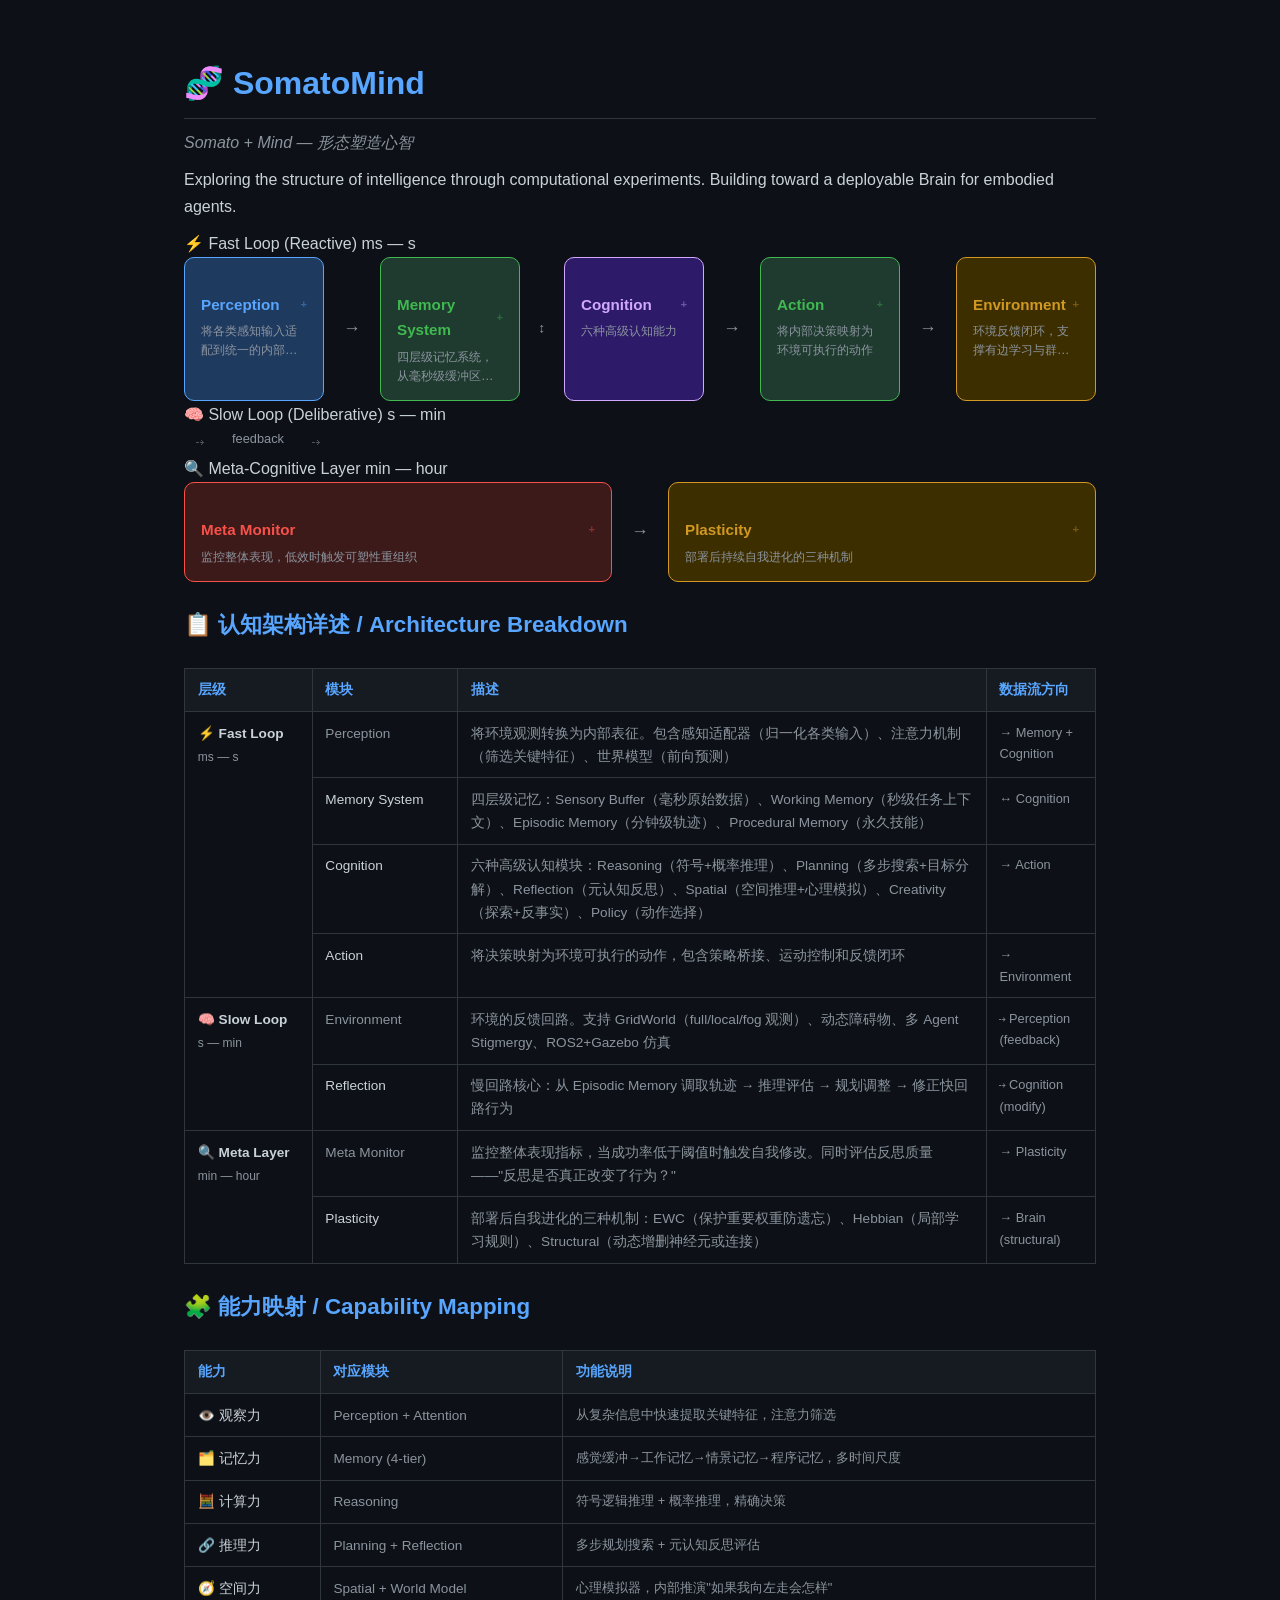
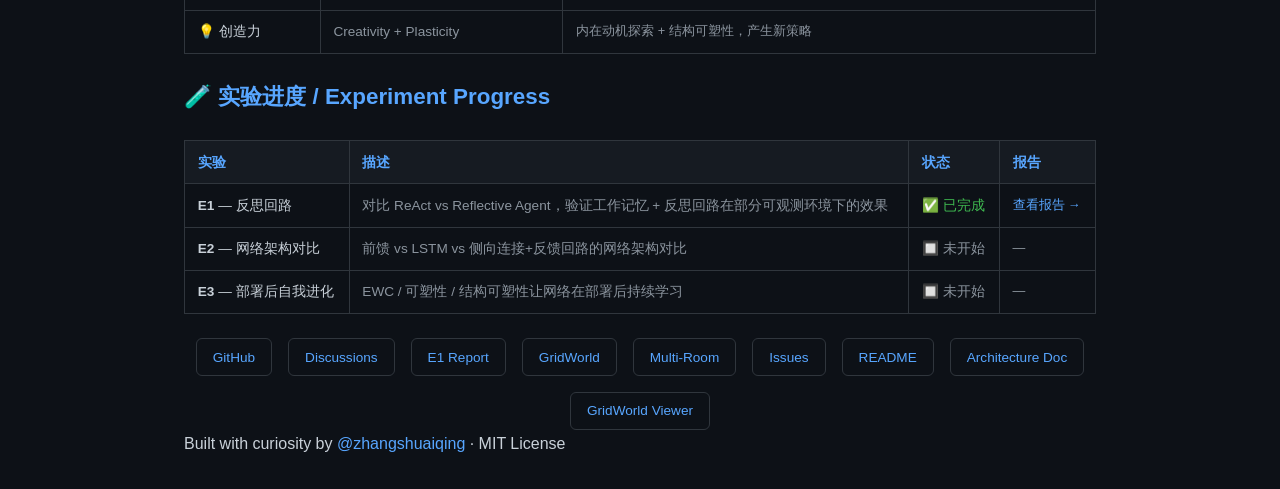
==== commit 0c4f0f7a: "fix: correct relative paths in rooms.html + add to homepage - rooms.html: CSS path ../assets/style.c" ====
--- a/docs/index.html
+++ b/docs/index.html
@@ -197,6 +197,7 @@
   <a href="https://github.com/zhangshuaiqing/SomatoMind/discussions">Discussions</a>
   <a href="experiments/e1_reflection.html">E1 Report</a>
   <a href="gridworld_viewer.html">GridWorld</a>
+  <a href="experiments/rooms.html">Multi-Room</a>
   <a href="https://github.com/zhangshuaiqing/SomatoMind/issues">Issues</a>
   <a href="https://github.com/zhangshuaiqing/SomatoMind/blob/main/README.md">README</a>
   <a href="https://github.com/zhangshuaiqing/SomatoMind/blob/main/docs/architecture.md">Architecture Doc</a>
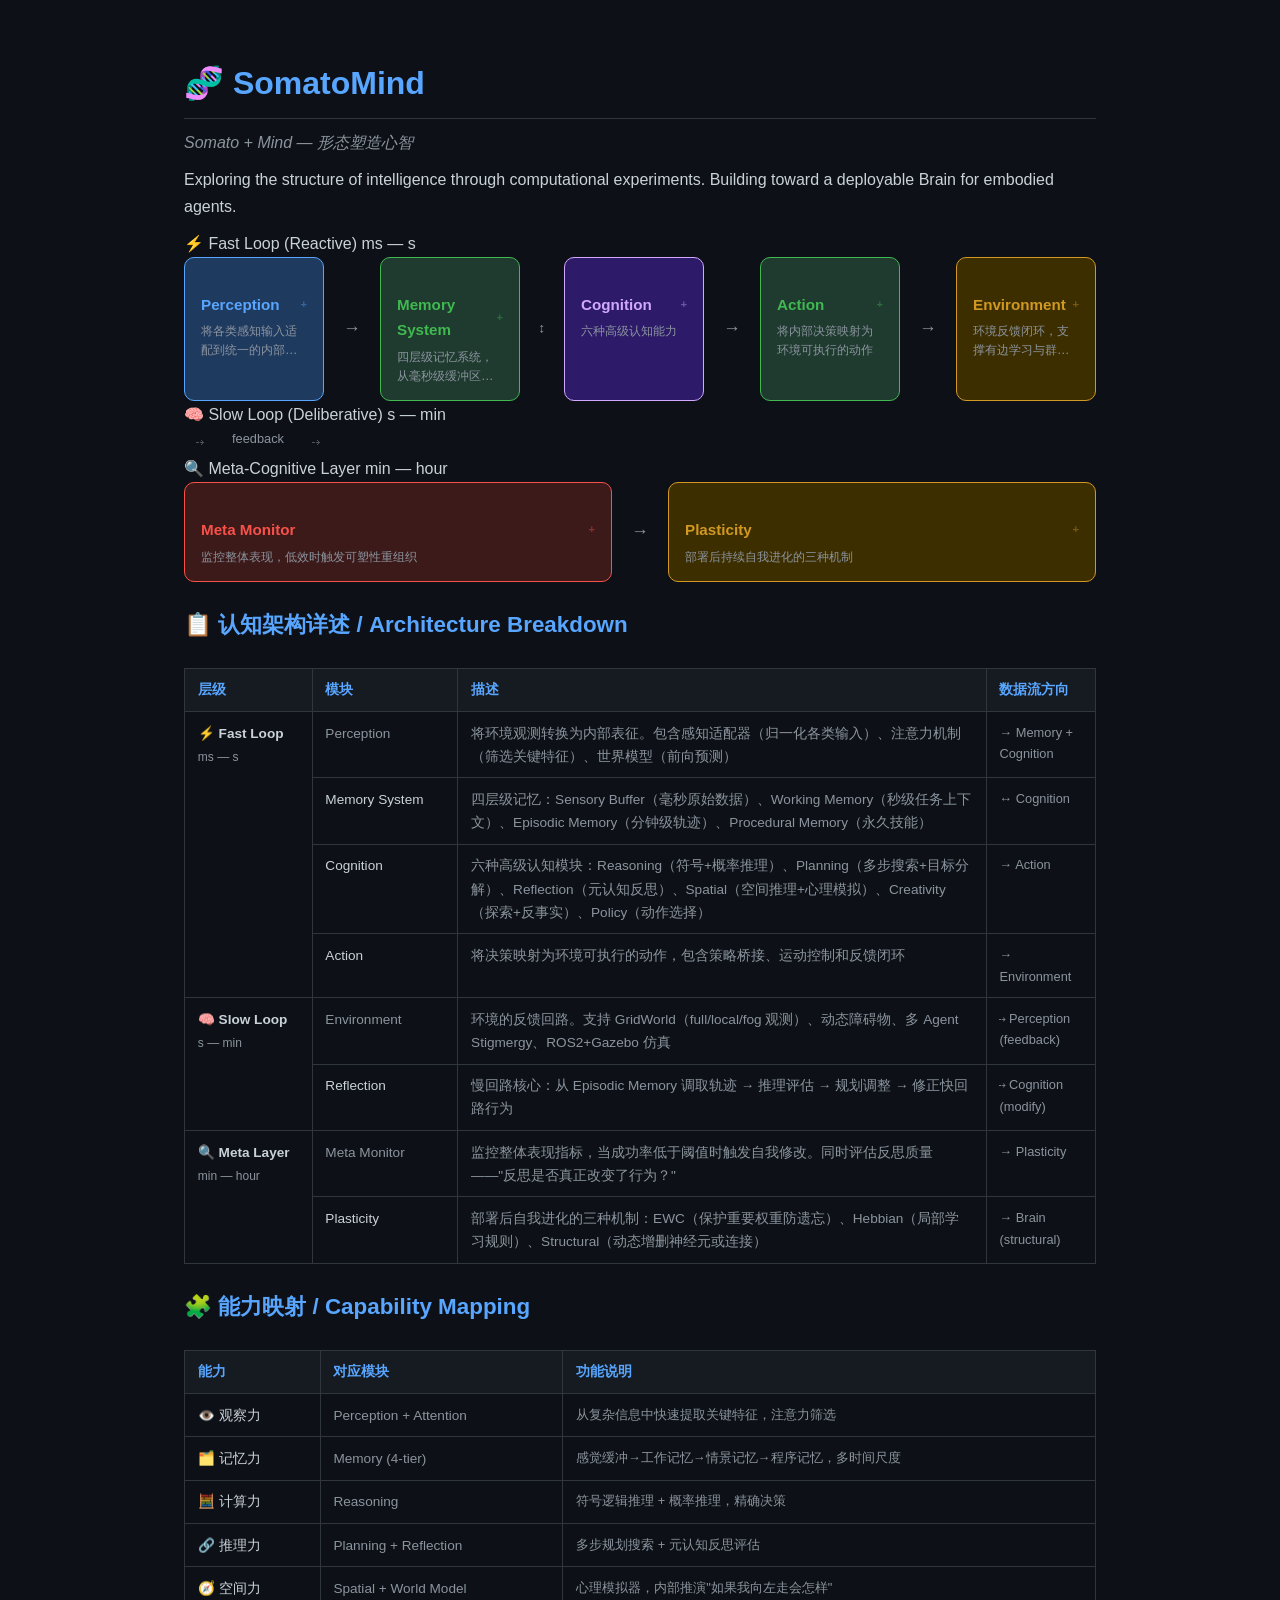
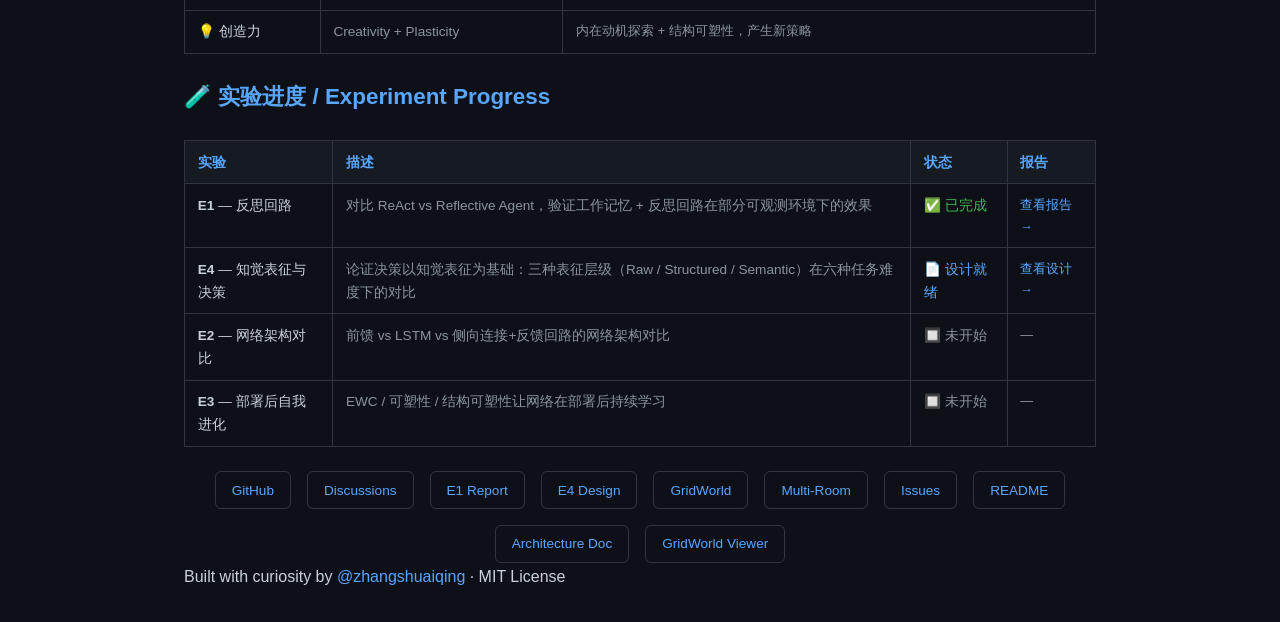
==== commit a2068e7c: "docs: add E4 perceptual representation experiment page + homepage linkage - docs/experiments/e4_perc" ====
--- a/docs/index.html
+++ b/docs/index.html
@@ -4,7 +4,7 @@
   <meta charset="UTF-8">
   <meta name="viewport" content="width=device-width, initial-scale=1.0">
   <title>SomatoMind — 认知架构</title>
-  <link rel="stylesheet" href="assets/style.css">
+  <link rel="stylesheet" href="assets/style.css?v=2">
   <style>
     /* SomatoMind-specific overrides */
     .card-grid {
@@ -176,6 +176,12 @@
         <td><a href="experiments/e1_reflection.html" target="_blank">查看报告 →</a></td>
       </tr>
       <tr>
+        <td><strong>E4</strong> — 知觉表征与决策</td>
+        <td>论证决策以知觉表征为基础：三种表征层级（Raw / Structured / Semantic）在六种任务难度下的对比</td>
+        <td><span style="color:#58a6ff;">📄 设计就绪</span></td>
+        <td><a href="experiments/e4_perceptual_rep.html" target="_blank">查看设计 →</a></td>
+      </tr>
+      <tr>
         <td><strong>E2</strong> — 网络架构对比</td>
         <td>前馈 vs LSTM vs 侧向连接+反馈回路的网络架构对比</td>
         <td><span style="color:#8b949e;">🔲 未开始</span></td>
@@ -196,6 +202,7 @@
   <a href="https://github.com/zhangshuaiqing/SomatoMind">GitHub</a>
   <a href="https://github.com/zhangshuaiqing/SomatoMind/discussions">Discussions</a>
   <a href="experiments/e1_reflection.html">E1 Report</a>
+  <a href="experiments/e4_perceptual_rep.html">E4 Design</a>
   <a href="gridworld_viewer.html">GridWorld</a>
   <a href="experiments/rooms.html">Multi-Room</a>
   <a href="https://github.com/zhangshuaiqing/SomatoMind/issues">Issues</a>
